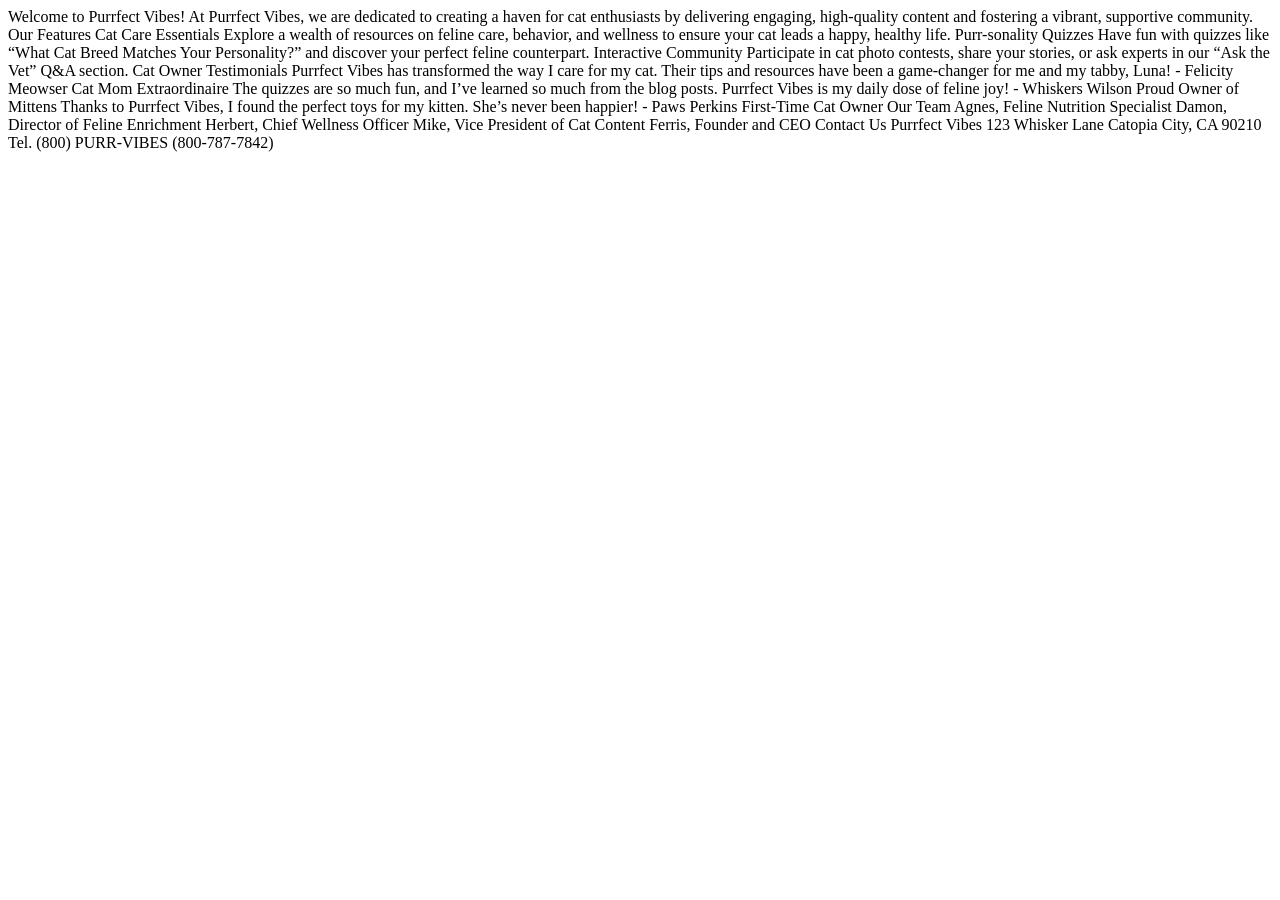
==== beginning/part2/index.html @ 72c3b608 "Files" ====
<!DOCTYPE html>
<html lang="en">
<head>
    <meta charset="utf-8">
    <title>Welcome to Purrfect Vibes - Flexible Box</title>
</head>
<body>

    Welcome to Purrfect Vibes!
    At Purrfect Vibes, we are dedicated to creating a haven for cat enthusiasts by delivering engaging, high-quality content and fostering a vibrant, supportive community.
    
    Our Features
    Cat Care Essentials
    Explore a wealth of resources on feline care, behavior, and wellness to ensure your cat leads a happy, healthy life.
    
    Purr-sonality Quizzes
    Have fun with quizzes like “What Cat Breed Matches Your Personality?” and discover your perfect feline counterpart.
    
    Interactive Community
    Participate in cat photo contests, share your stories, or ask experts in our “Ask the Vet” Q&A section.
    
    
    Cat Owner Testimonials
    Purrfect Vibes has transformed the way I care for my cat. Their tips and resources have been a game-changer for me and my tabby, Luna!
    - Felicity Meowser
    Cat Mom Extraordinaire
    
    The quizzes are so much fun, and I’ve learned so much from the blog posts. Purrfect Vibes is my daily dose of feline joy!
    - Whiskers Wilson
    Proud Owner of Mittens
    
    Thanks to Purrfect Vibes, I found the perfect toys for my kitten. She’s never been happier!
    - Paws Perkins
    First-Time Cat Owner
    
    Our Team
    Agnes, Feline Nutrition Specialist
    Damon, Director of Feline Enrichment
    Herbert, Chief Wellness Officer
    Mike, Vice President of Cat Content
    Ferris, Founder and CEO
    
    Contact Us
    Purrfect Vibes
    123 Whisker Lane
    Catopia City, CA 90210
    Tel. (800) PURR-VIBES (800-787-7842)
    
    
</body>
</html>
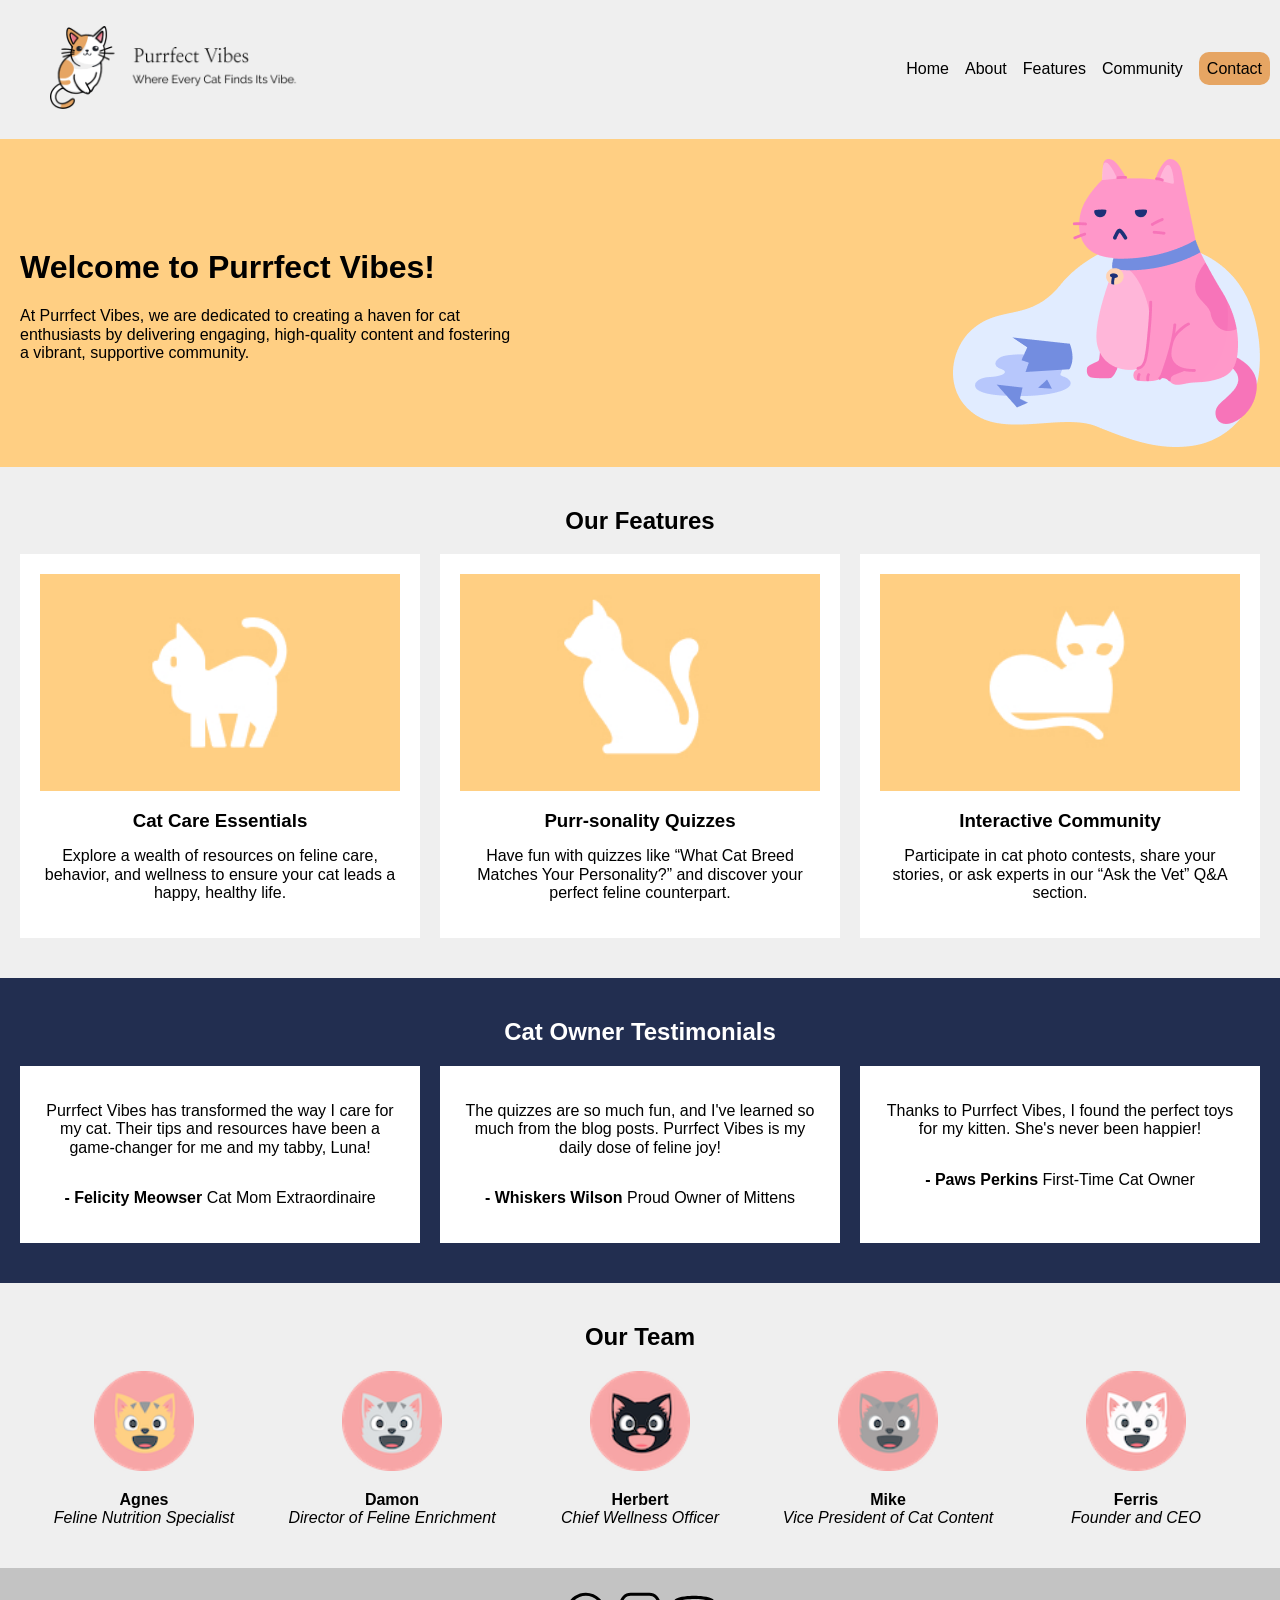
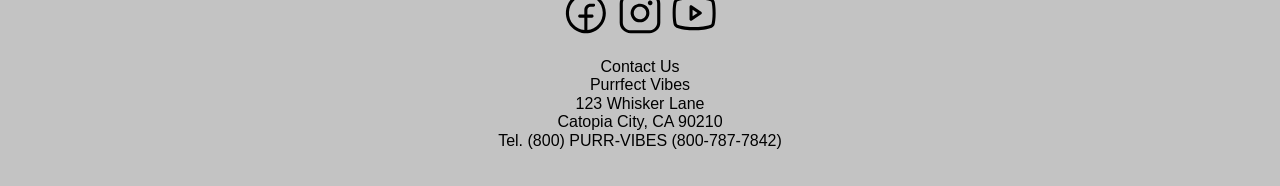
==== commit d6097f47: "css" ====
--- a/beginning/part2/index.html
+++ b/beginning/part2/index.html
@@ -3,48 +3,106 @@
 <head>
     <meta charset="utf-8">
     <title>Welcome to Purrfect Vibes - Flexible Box</title>
+    <link rel="stylesheet" href="css/normalize.css">
+    <link rel="stylesheet" href="css/stylesheet.css">
 </head>
 <body>
+    <nav class="nav">
+        <ul>
+            <li><img src="images/logo.png" alt="logo"></li>
+            <li><a href="#">Home</a></li>
+            <li><a href="#">About</a></li>
+            <li><a href="#">Features</a></li>
+            <li><a href="#">Community</a></li>
+            <li><a href="#" class="button">Contact</a></li>
+        </ul>
+    </nav>
+    <div class="hero">
+        <div class="hero-text">
+        <h1>Welcome to Purrfect Vibes!</h1>
+        <p>At Purrfect Vibes, we are dedicated to creating a haven for cat enthusiasts by delivering engaging, high-quality content and fostering a vibrant, supportive community.</p>
+        </div>
+                <img src="images/hero-cat.png" alt="hero-cat">
+    </div>
 
-    Welcome to Purrfect Vibes!
-    At Purrfect Vibes, we are dedicated to creating a haven for cat enthusiasts by delivering engaging, high-quality content and fostering a vibrant, supportive community.
+    <div class="feature-section">
+        <h2>Our Features</h2>
+        <div class="features">
+            <div class="feature-block">
+            <img src="images/cat-care.jpg">
+            <h3>Cat Care Essentials</h3>
+            <p>Explore a wealth of resources on feline care, behavior, and wellness to ensure your cat leads a happy, healthy life.</p>
+            </div>
+
+            <div class="feature-block">
+            <img src="images/cat-quizzes.jpg">
+            <h3>Purr-sonality Quizzes</h3>
+            <p>Have fun with quizzes like “What Cat Breed Matches Your Personality?” and discover your perfect feline counterpart.</p>
+            </div>
+            
+            <div class="feature-block">
+            <img src="images/cat-community.jpg">
+            <h3>Interactive Community</h3>
+            <p>Participate in cat photo contests, share your stories, or ask experts in our “Ask the Vet” Q&A section.</p>
+            </div>
+        </div>
+    </div>
+
+    <div class="testimonial-section">
+        <h2>Cat Owner Testimonials</h2>
+        <div class="testimonials">
+            <div class="testimonial-block">
+                <p>Purrfect Vibes has transformed the way I care for my cat. Their tips and resources have been a game-changer for me and my tabby, Luna!</p>
+                <p><span class="name">- Felicity Meowser</span> 
+                Cat Mom Extraordinaire</p>
+            </div>
+
+            <div class="testimonial-block">
+                <p>The quizzes are so much fun, and I've learned so much from the blog posts. Purrfect Vibes is my daily dose of feline joy!</p>
+                
+                <p><span class="name">- Whiskers Wilson</span>
+                Proud Owner of Mittens</p>
+            </div>
+
+            <div class="testimonial-block">
+                <p>Thanks to Purrfect Vibes, I found the perfect toys for my kitten. She's never been happier!</p>
+                <p><span class="name">- Paws Perkins</span>
+                First-Time Cat Owner</p>
+            </div>
+        </div>
+
+    </div>
     
-    Our Features
-    Cat Care Essentials
-    Explore a wealth of resources on feline care, behavior, and wellness to ensure your cat leads a happy, healthy life.
+    <div class="team-section">
+        <h2>Our Team</h2>
+        <div class="members">
+            <div class="team-bio"><img src="images/head-agnes.png"> <span class="name">Agnes</span><i>Feline Nutrition Specialist</i>   
+            </div>
+            <div class="team-bio"><img src="images/head-damon.png"><span class="name">Damon</span><i>Director of Feline Enrichment</i></div>
+            <div class="team-bio"><img src="images/head-herbert.png"><span class="name">Herbert</span><i>Chief Wellness Officer</i></div>
+            <div class="team-bio"><img src="images/head-mike.png"><span class="name">Mike</span><i>Vice President of Cat Content</i></div>
+            <div class="team-bio"><img src="images/head-ferris.png"><span class="name">Ferris</span><i>Founder and CEO</i></div>
+        </div>
+
+    </div>
     
-    Purr-sonality Quizzes
-    Have fun with quizzes like “What Cat Breed Matches Your Personality?” and discover your perfect feline counterpart.
+    <footer>
+        <div class="Contact">
+            <div class="icons">
+                <img src="images/facebook.svg">
+                <img src="images/instagram.svg">
+                <img src="images/youtube.svg">
+            </div>
+            <p>Contact Us<br>
+            Purrfect Vibes<br>
+            123 Whisker Lane<br>
+            Catopia City, CA 90210<br>
+            Tel. (800) PURR-VIBES (800-787-7842)</p> 
+        </div>
+    </footer>
     
-    Interactive Community
-    Participate in cat photo contests, share your stories, or ask experts in our “Ask the Vet” Q&A section.
-    
-    
-    Cat Owner Testimonials
-    Purrfect Vibes has transformed the way I care for my cat. Their tips and resources have been a game-changer for me and my tabby, Luna!
-    - Felicity Meowser
-    Cat Mom Extraordinaire
-    
-    The quizzes are so much fun, and I’ve learned so much from the blog posts. Purrfect Vibes is my daily dose of feline joy!
-    - Whiskers Wilson
-    Proud Owner of Mittens
-    
-    Thanks to Purrfect Vibes, I found the perfect toys for my kitten. She’s never been happier!
-    - Paws Perkins
-    First-Time Cat Owner
-    
-    Our Team
-    Agnes, Feline Nutrition Specialist
-    Damon, Director of Feline Enrichment
-    Herbert, Chief Wellness Officer
-    Mike, Vice President of Cat Content
-    Ferris, Founder and CEO
-    
-    Contact Us
-    Purrfect Vibes
-    123 Whisker Lane
-    Catopia City, CA 90210
-    Tel. (800) PURR-VIBES (800-787-7842)
+
+
     
     
 </body>
--- a/beginning/part2/css/stylesheet.css
+++ b/beginning/part2/css/stylesheet.css
@@ -0,0 +1,138 @@
+body {
+    background-color: #efefef;
+    font-family: Arial, Helvetica, sans-serif;
+}
+
+a {
+    text-decoration: none;
+    color: #000
+}
+
+.button {
+    background-color: #e6a563;
+    padding: 8px;
+    border-radius: 10px;
+}
+
+.hero {
+    background-color: #ffcf83;
+    padding: 20px;
+    display: flex;
+    justify-content: space-between;
+    align-items: center;
+
+}
+
+.hero-text {
+    width: 500px;
+}
+
+
+nav {
+    text-decoration: none;
+    padding: 10px;
+}
+
+nav ul {
+    display: flex;
+    align-items: center;
+    justify-content: flex-end;
+    gap: 1em;
+    list-style: none;
+}
+
+nav img {
+    width: 250px;
+}
+
+
+.nav li:first-child {
+    margin-right: auto;
+}
+
+.feature-section {
+    text-align: center;
+    padding: 20px;
+    margin-bottom: 20px;
+}
+
+.features {
+    display: flex;
+    gap: 20px;
+    align-items: stretch;
+}
+
+.feature-block {
+    flex: 1;
+    padding: 20px;
+    display: flex;
+    flex-direction: column;
+    background-color: white;
+}
+
+.feature-block h3 {
+    margin-bottom: 0;
+}
+
+.testimonial-section {
+    text-align: center;
+    background-color: #222e50;
+    padding: 20px;
+}
+
+.testimonial-section h2 {
+    color: white;
+}
+
+.testimonials {
+    display: flex;
+    gap: 20px;
+    align-items: stretch;
+    margin-bottom: 20px;
+}
+
+.testimonial-block {
+    flex: 1;
+    padding: 20px;
+    display: flex;
+    flex-direction: column;
+    background-color: white;
+}
+
+.name {
+    font-weight: bold;
+}
+
+.team-section {
+    text-align: center;
+    padding: 20px;
+}
+
+.members {
+    display: flex;
+    align-items: center;
+    justify-content: space-evenly;
+    margin-bottom: 20px;
+}
+
+.team-bio {
+    flex: 1;
+    display: flex;
+    flex-direction: column;
+    align-items: center;
+}
+
+.team-bio img {
+    width: 100px;
+    margin-bottom: 20px;
+}
+
+footer {
+    text-align: center;
+    background-color: rgb(195, 195, 195);
+    padding: 20px;
+}
+
+footer img {
+    width: 50px;
+}
